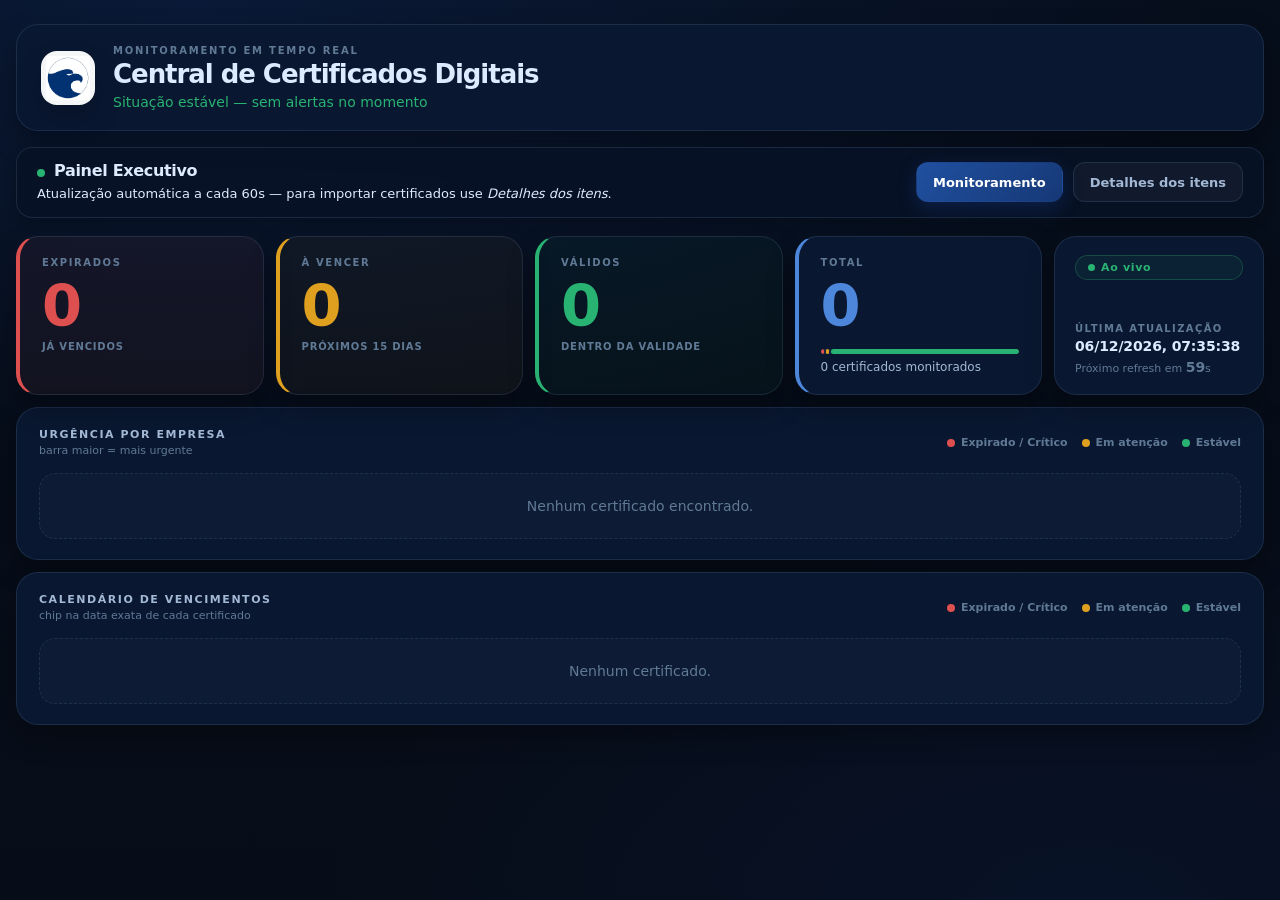
==== static/acompanhamento.html @ 97d72c33 "refactor: painel executivo completo - dashboard TV, calendário, KPIs, limpeza de código" ====
﻿<!DOCTYPE html>
<html lang="pt-BR">
<head>
  <meta charset="UTF-8" />
  <meta name="viewport" content="width=device-width, initial-scale=1.0" />
  <meta http-equiv="Cache-Control" content="no-cache, no-store, must-revalidate" />
  <meta http-equiv="Pragma" content="no-cache" />
  <meta http-equiv="Expires" content="0" />
  <title>Monitoramento | Certificados Digitais</title>
  <link rel="stylesheet" href="/static/dashboard-common.css" />
  <link rel="stylesheet" href="/static/monitor-tv.css" />
</head>
<body>
  <main class="page-shell tv-shell">

    <!-- Cabeçalho -->
    <header class="tv-header">
      <section class="tv-brand" id="tvBrand">
        <div class="brand-mark">
          <img src="/static/logo.png" alt="Logo" />
        </div>
        <div class="tv-brand-copy">
          <small>Monitoramento em tempo real</small>
          <strong>Central de Certificados Digitais</strong>
          <span id="tvAlert" class="tv-alert-text">Carregando...</span>
        </div>
      </section>
    </header>

    <!-- Navegação -->
    <nav class="top-nav tv-nav">
      <div class="nav-copy">
        <div class="nav-live-title">
          <span class="nav-live-dot"></span>
          <strong>Painel Executivo</strong>
        </div>
        <span>Atualização automática a cada 60s — para importar certificados use <em>Detalhes dos itens</em>.</span>
      </div>
      <div class="nav-tabs">
        <a class="nav-tab active" href="/acompanhamento">Monitoramento</a>
        <a class="nav-tab" href="/analise">Detalhes dos itens</a>
      </div>
    </nav>

    <!-- KPIs -->
    <section class="kpi-row">

      <article class="kpi-card kpi-expired">
        <small>Expirados</small>
        <strong id="kpiExpired">—</strong>
        <span class="kpi-sub-label">já vencidos</span>
      </article>

      <article class="kpi-card kpi-attention">
        <small>À vencer</small>
        <strong id="kpiAttention">—</strong>
        <span class="kpi-sub-label">próximos 15 dias</span>
      </article>

      <article class="kpi-card kpi-stable">
        <small>Válidos</small>
        <strong id="kpiStable">—</strong>
        <span class="kpi-sub-label">dentro da validade</span>
      </article>

      <article class="kpi-card kpi-total">
        <small>Total</small>
        <strong id="kpiTotal">—</strong>
        <div class="kpi-health-bar" id="kpiHealthBar"></div>
        <span class="kpi-sub" id="kpiTotalSub">certificados monitorados</span>
      </article>

      <div class="kpi-meta">
        <span class="hero-badge live" id="liveBadge">
          <span class="live-dot"></span>Ao vivo
        </span>
        <div class="kpi-time">
          <small>Última atualização</small>
          <strong id="lastUpdate">--</strong>
          <span>Próximo refresh em <strong id="countdown">60</strong>s</span>
        </div>
      </div>

    </section>

    <!-- Urgência por empresa -->
    <article class="tv-panel bars-panel">
      <div class="panel-head">
        <div class="panel-head-left">
          <small class="section-label">Urgência por empresa</small>
          <span class="section-sub">barra maior = mais urgente</span>
        </div>
        <div class="bars-legend">
          <span class="bl danger">Expirado / Crítico</span>
          <span class="bl warn">Em atenção</span>
          <span class="bl ok">Estável</span>
        </div>
      </div>
      <div class="hbar-list" id="hbarList">
        <div class="tv-loading">Carregando...</div>
      </div>
    </article>

    <!-- Calendário de vencimentos -->
    <article class="tv-panel line-panel">
      <div class="panel-head">
        <div class="panel-head-left">
          <small class="section-label">Calendário de vencimentos</small>
          <span class="section-sub">chip na data exata de cada certificado</span>
        </div>
        <div class="bars-legend">
          <span class="bl danger">Expirado / Crítico</span>
          <span class="bl warn">Em atenção</span>
          <span class="bl ok">Estável</span>
        </div>
      </div>
      <div class="line-wrap" id="lineWrap"></div>
    </article>

  </main>

  <script src="/static/dashboard-data.js"></script>
  <script src="/static/acompanhamento.js"></script>
</body>
</html>
---- static/dashboard-common.css ----
﻿:root {
  /* Surfaces */
  --s1: rgba(10, 24, 50, 0.97);
  --s2: rgba(255, 255, 255, 0.04);

  /* Brand */
  --brand-700: #143f84;
  --brand-500: #2d6dca;
  --brand-400: #4d87db;
  --brand-300: #8eb4f0;

  /* Text */
  --text:      #ddeaff;
  --text-soft: #a2b8d4;
  --muted:     #607a96;

  /* Borders */
  --border:     rgba(141, 176, 226, 0.14);
  --border-sub: rgba(141, 176, 226, 0.07);

  /* Semantic */
  --ok:        #29b372;
  --ok-bg:     rgba(41, 179, 114, 0.12);
  --warn:      #dfa020;
  --warn-bg:   rgba(223, 160, 32, 0.12);
  --danger:    #de5050;
  --danger-bg: rgba(222, 80, 80, 0.12);

  /* Radius (nomes legado mantidos) */
  --radius-xl: 22px;
  --radius-lg: 16px;
  --radius-md: 12px;
  --r-xl: 22px;
  --r-lg: 16px;
  --r-md: 12px;

  /* Shadows */
  --sh-lg: 0 24px 60px rgba(0, 0, 0, 0.40);
  --sh-md: 0 12px 28px rgba(0, 0, 0, 0.30);
  --sh-sm: 0 4px 12px rgba(0, 0, 0, 0.20);
}

* {
  box-sizing: border-box;
  margin: 0;
  padding: 0;
}

html {
  scroll-behavior: smooth;
}

body {
  min-height: 100vh;
  font-family: "Segoe UI Variable", "Aptos", "Inter", system-ui, sans-serif;
  background:
    radial-gradient(ellipse 80% 50% at 15% 0%, rgba(25, 70, 165, 0.20), transparent),
    radial-gradient(ellipse 60% 40% at 85% 100%, rgba(15, 50, 130, 0.14), transparent),
    linear-gradient(180deg, #060e1b 0%, #070d18 100%);
  color: var(--text);
}

button,
input,
textarea {
  font: inherit;
}

.page-shell {
  width: min(1440px, calc(100% - 32px));
  margin: 0 auto;
}

.top-nav {
  display: flex;
  align-items: center;
  justify-content: space-between;
  gap: 16px;
  margin-bottom: 18px;
  padding: 13px 20px;
  border-radius: var(--radius-lg);
  border: 1px solid var(--border);
  background: rgba(8, 20, 42, 0.86);
  backdrop-filter: blur(12px);
  box-shadow: var(--sh-sm);
}

.nav-copy strong {
  display: block;
  font-size: 16px;
  letter-spacing: -0.02em;
}

.nav-copy span {
  display: block;
  margin-top: 4px;
  font-size: 13px;
  line-height: 1.5;
}

.nav-tabs {
  display: flex;
  gap: 10px;
  flex-wrap: wrap;
}

.nav-tab {
  display: inline-flex;
  align-items: center;
  justify-content: center;
  min-height: 40px;
  padding: 9px 16px;
  border-radius: 12px;
  border: 1px solid var(--border);
  background: rgba(255, 255, 255, 0.04);
  color: var(--text-soft);
  text-decoration: none;
  font-size: 13px;
  font-weight: 700;
  white-space: nowrap;
  transition: all 0.16s ease;
}

.nav-tab:hover {
  background: rgba(255, 255, 255, 0.08);
  color: var(--text);
  transform: translateY(-1px);
}

.brand-mark {
  display: inline-flex;
  align-items: center;
  justify-content: center;
  width: 54px;
  height: 54px;
  border-radius: 16px;
  background: rgba(255, 255, 255, 0.96);
  box-shadow: 0 14px 28px rgba(0, 0, 0, 0.18);
  flex-shrink: 0;
}

.brand-mark img {
  width: 34px;
  height: 34px;
  object-fit: contain;
}

.btn,
.btn-secondary,
.btn-primary {
  display: inline-flex;
  align-items: center;
  justify-content: center;
  gap: 8px;
  min-height: 40px;
  padding: 9px 16px;
  border-radius: 12px;
  border: 1px solid var(--border);
  background: rgba(255, 255, 255, 0.05);
  color: var(--text-soft);
  cursor: pointer;
  text-decoration: none;
  font-size: 13px;
  font-weight: 700;
  transition: all 0.16s ease;
}

.btn:hover,
.btn-secondary:hover,
.btn-primary:hover {
  background: rgba(255, 255, 255, 0.09);
  color: var(--text);
  transform: translateY(-1px);
}

.btn:disabled {
  opacity: 0.45;
  cursor: not-allowed;
  transform: none;
}

.btn svg,
.btn-secondary svg,
.btn-primary svg {
  flex-shrink: 0;
}

.sr-only {
  position: absolute;
  width: 1px;
  height: 1px;
  padding: 0;
  margin: -1px;
  overflow: hidden;
  clip: rect(0, 0, 0, 0);
  border: 0;
}

.spin-loop {
  animation: spin-loop 0.9s linear infinite;
}

@keyframes spin-loop {
  to {
    transform: rotate(360deg);
  }
}

@media (max-width: 900px) {
  .page-shell {
    width: min(100%, calc(100% - 20px));
  }

  .top-nav {
    flex-direction: column;
    align-items: stretch;
  }

  .nav-tabs {
    width: 100%;
  }

  .nav-tab {
    flex: 1 1 auto;
  }
}
---- static/monitor-tv.css ----
﻿/* ═══════════════════════════════════════════════════════════
   monitor-tv.css — Painel executivo de certificados
   Complementa dashboard-common.css (variáveis, body, .page-shell)
   ═══════════════════════════════════════════════════════════ */

/* ── Shell ──────────────────────────────────────────────── */

.tv-shell {
  padding: 24px 0 40px;
}

/* ── Cabeçalho ──────────────────────────────────────────── */

.tv-header {
  margin-bottom: 16px;
}

.tv-brand {
  display: flex;
  align-items: center;
  gap: 18px;
  padding: 20px 24px;
  border-radius: var(--r-xl);
  border: 1px solid var(--border);
  background: var(--s1);
  box-shadow: var(--sh-md);
}

.tv-brand.alert-critical {
  border-color: rgba(222, 80, 80, 0.4);
  animation: brand-pulse 2.2s ease-in-out infinite;
}

.brand-mark img {
  display: block;
  height: 44px;
  width: auto;
}

.tv-brand-copy small {
  display: block;
  color: var(--muted);
  font-size: 10px;
  font-weight: 800;
  letter-spacing: 0.18em;
  text-transform: uppercase;
  margin-bottom: 5px;
}

.tv-brand-copy strong {
  display: block;
  font-size: 26px;
  line-height: 1;
  letter-spacing: -0.04em;
}

.tv-alert-text {
  display: block;
  margin-top: 7px;
  font-size: 14px;
  color: var(--muted);
  transition: color 0.4s;
}

/* ── Navegação ──────────────────────────────────────────── */

.top-nav.tv-nav {
  background: rgba(8, 18, 38, 0.90);
  border-color: var(--border);
  box-shadow: var(--sh-sm);
}

.nav-live-title {
  display: flex;
  align-items: center;
  gap: 9px;
}

.nav-live-dot {
  width: 8px;
  height: 8px;
  border-radius: 50%;
  background: var(--ok);
  flex-shrink: 0;
  animation: dot-pulse 2.4s ease-in-out infinite;
}

.tv-nav .nav-tab.active {
  background: linear-gradient(135deg, #2050a0, #163876);
  border-color: transparent;
  color: #fff;
  box-shadow: 0 6px 18px rgba(20, 56, 130, 0.38);
}

/* ── KPI Row ────────────────────────────────────────────── */

.kpi-row {
  display: grid;
  grid-template-columns: repeat(4, minmax(0, 1fr)) 210px;
  gap: 12px;
  margin-bottom: 12px;
}

.kpi-card {
  padding: 20px 22px;
  border-radius: var(--r-xl);
  border: 1px solid var(--border);
  border-left: 4px solid var(--border);
  background: var(--s1);
  box-shadow: var(--sh-md);
}

.kpi-card small {
  display: block;
  margin-bottom: 10px;
  color: var(--muted);
  font-size: 10px;
  font-weight: 800;
  letter-spacing: 0.16em;
  text-transform: uppercase;
}

.kpi-card strong {
  display: block;
  font-size: clamp(42px, 4.5vw, 64px);
  line-height: 1;
  letter-spacing: -0.06em;
}

.kpi-sub-label {
  display: block;
  margin-top: 6px;
  color: var(--muted);
  font-size: 10px;
  font-weight: 700;
  letter-spacing: 0.08em;
  text-transform: uppercase;
}

.kpi-sub {
  display: block;
  margin-top: 6px;
  color: var(--text-soft);
  font-size: 12px;
  font-weight: 500;
  white-space: nowrap;
  overflow: hidden;
  text-overflow: ellipsis;
}

.kpi-total     { border-left-color: var(--brand-400); }
.kpi-attention { border-left-color: var(--warn);   background: rgba(223,160,32,0.04); }
.kpi-expired   { border-left-color: var(--danger); background: rgba(222,80,80,0.06); }
.kpi-stable    { border-left-color: var(--ok);     background: rgba(41,179,114,0.04); }

.kpi-total     strong { color: var(--brand-400); }
.kpi-attention strong { color: var(--warn);   }
.kpi-expired   strong { color: var(--danger); }
.kpi-stable    strong { color: var(--ok);     }

.kpi-health-bar {
  display: flex;
  height: 5px;
  border-radius: 99px;
  overflow: hidden;
  background: rgba(255,255,255,0.06);
  margin-top: 14px;
  gap: 2px;
}

.kpi-hb-seg {
  height: 100%;
  border-radius: 99px;
  background: var(--danger);
  transition: width 0.7s cubic-bezier(0.4, 0, 0.2, 1);
  min-width: 3px;
}

.kpi-hb-seg.warn { background: var(--warn); }
.kpi-hb-seg.ok   { background: var(--ok);   }

.kpi-meta {
  display: flex;
  flex-direction: column;
  justify-content: space-between;
  padding: 18px 20px;
  border-radius: var(--r-xl);
  border: 1px solid var(--border);
  background: var(--s1);
  box-shadow: var(--sh-md);
}

.kpi-time {
  display: flex;
  flex-direction: column;
  gap: 3px;
  margin-top: 12px;
}

.kpi-time small {
  color: var(--muted);
  font-size: 10px;
  font-weight: 800;
  letter-spacing: 0.14em;
  text-transform: uppercase;
}

.kpi-time strong {
  font-size: 14px;
  letter-spacing: -0.01em;
  line-height: 1.3;
}

.kpi-time span {
  color: var(--muted);
  font-size: 11px;
}

.hero-badge {
  display: inline-flex;
  align-items: center;
  gap: 6px;
  padding: 5px 12px;
  border-radius: 999px;
  border: 1px solid rgba(141,176,226,0.16);
  background: rgba(255,255,255,0.04);
  color: #dfeaff;
  font-size: 11px;
  font-weight: 700;
  letter-spacing: 0.06em;
}

.hero-badge.live {
  color: var(--ok);
  border-color: rgba(56,196,120,0.25);
  background: rgba(56,196,120,0.06);
}

.hero-badge.live.danger {
  color: #ffb8b8;
  border-color: rgba(222,80,80,0.30);
  background: rgba(222,80,80,0.10);
}

.live-dot {
  width: 7px;
  height: 7px;
  border-radius: 50%;
  background: var(--ok);
  flex-shrink: 0;
  animation: dot-pulse 2s ease-in-out infinite;
}

.live-dot.danger-dot {
  background: var(--danger);
  animation: dot-pulse 1s ease-in-out infinite;
}

/* ── Painéis ────────────────────────────────────────────── */

.tv-panel {
  padding: 20px 22px;
  margin-bottom: 12px;
  border-radius: var(--r-xl);
  border: 1px solid var(--border);
  background: var(--s1);
  box-shadow: var(--sh-md);
}

.panel-head {
  display: flex;
  align-items: center;
  justify-content: space-between;
  gap: 12px;
  margin-bottom: 16px;
}

.panel-head-left {
  display: flex;
  flex-direction: column;
  gap: 3px;
}

.section-label {
  color: var(--text-soft);
  font-size: 11px;
  font-weight: 800;
  letter-spacing: 0.14em;
  text-transform: uppercase;
}

.section-sub {
  color: var(--muted);
  font-size: 11px;
}

.bars-legend {
  display: flex;
  gap: 14px;
}

.bl {
  display: flex;
  align-items: center;
  gap: 6px;
  color: var(--muted);
  font-size: 11px;
  font-weight: 600;
}

.bl::before {
  content: '';
  display: inline-block;
  width: 8px;
  height: 8px;
  border-radius: 50%;
  flex-shrink: 0;
}

.bl.ok::before     { background: var(--ok);     }
.bl.warn::before   { background: var(--warn);   }
.bl.danger::before { background: var(--danger); }

/* ── Lista de barras ────────────────────────────────────── */

.hbar-list {
  display: flex;
  flex-direction: column;
  gap: 8px;
  max-height: 440px;
  overflow-y: auto;
  scrollbar-width: thin;
  scrollbar-color: rgba(255,255,255,0.08) transparent;
}

.hbar-group-label {
  padding: 8px 0 6px;
  margin-top: 6px;
  font-size: 10px;
  font-weight: 800;
  letter-spacing: 0.14em;
  text-transform: uppercase;
  border-bottom: 1px solid var(--border-sub);
  margin-bottom: 4px;
}

.hbar-group-label:first-child { margin-top: 0; }

.hbar-gl-expired,
.hbar-gl-danger { color: var(--danger); }
.hbar-gl-warn   { color: var(--warn);   }

.hbar-item {
  display: grid;
  grid-template-columns: 280px minmax(0, 1fr) 160px;
  gap: 14px;
  align-items: center;
  padding: 9px 12px;
  min-height: 56px;
  border-left: 3px solid transparent;
  border-radius: 0 var(--r-md) var(--r-md) 0;
}

.hbar-alt {
  background: rgba(255,255,255,0.02);
}

.hbar-row-expired {
  border-left-color: var(--danger);
  background: rgba(222,80,80,0.07);
}

.hbar-row-expired .hbar-days-num,
.hbar-row-expired .hbar-days-label {
  animation: text-pulse 1.6s ease-in-out infinite;
}

.hbar-row-today {
  border-left-color: var(--danger);
  background: rgba(222,80,80,0.05);
  box-shadow: inset 0 0 0 1px rgba(222,80,80,0.14);
}

.hbar-row-danger {
  border-left-color: var(--danger);
  background: rgba(222,80,80,0.04);
}

.hbar-row-warn {
  border-left-color: var(--warn);
  background: rgba(223,160,32,0.04);
}

.hbar-label {
  display: flex;
  flex-direction: column;
  gap: 3px;
  overflow: hidden;
}

.hbar-name {
  font-size: 15px;
  font-weight: 700;
  white-space: nowrap;
  overflow: hidden;
  text-overflow: ellipsis;
}

.hbar-cnpj {
  color: var(--muted);
  font-size: 11px;
}

.hbar-track {
  height: 10px;
  border-radius: 99px;
  background: rgba(255,255,255,0.06);
  overflow: hidden;
}

.hbar-fill {
  height: 100%;
  border-radius: 99px;
  min-width: 4px;
  transition: width 0.7s cubic-bezier(0.4, 0, 0.2, 1);
}

.hbar-fill.ok     { background: var(--ok);     }
.hbar-fill.warn   { background: var(--warn);   }
.hbar-fill.danger { background: var(--danger); }

.hbar-right {
  display: flex;
  flex-direction: column;
  align-items: flex-end;
  gap: 3px;
}

.hbar-days-wrap {
  display: flex;
  align-items: baseline;
  gap: 4px;
  justify-content: flex-end;
}

.hbar-days-hoje {
  align-items: center;
}

.hbar-days-num {
  font-size: 26px;
  font-weight: 900;
  line-height: 1;
  letter-spacing: -0.05em;
}

.hbar-days-label {
  font-size: 10px;
  font-weight: 700;
  letter-spacing: 0.06em;
  text-transform: uppercase;
  opacity: 0.85;
  padding-bottom: 2px;
}

.hbar-hoje-tag {
  font-size: 20px;
  font-weight: 900;
  letter-spacing: 0.06em;
  color: var(--danger);
  animation: text-pulse 1.2s ease-in-out infinite;
}

.hbar-days-num.ok,
.hbar-days-label.ok     { color: var(--ok);     }
.hbar-days-num.warn,
.hbar-days-label.warn   { color: var(--warn);   }
.hbar-days-num.danger,
.hbar-days-label.danger { color: var(--danger); }

.hbar-date {
  color: var(--text-soft);
  font-size: 12px;
  font-weight: 500;
  white-space: nowrap;
}

.hbar-chip {
  display: inline-flex;
  align-items: center;
  padding: 4px 11px;
  border-radius: 999px;
  font-size: 11px;
  font-weight: 800;
  letter-spacing: 0.06em;
  text-transform: uppercase;
}

.hbar-chip.ok     { color: var(--ok);   background: var(--ok-bg);     border: 1px solid rgba(56,196,120,0.22); }
.hbar-chip.warn   { color: var(--warn); background: var(--warn-bg);   border: 1px solid rgba(223,160,32,0.22); }
.hbar-chip.danger { color: #ffb8b8;     background: var(--danger-bg); border: 1px solid rgba(222,80,80,0.26);  }

.hbar-overflow {
  display: flex;
  align-items: center;
  gap: 12px;
  padding: 6px 4px;
  border-top: 1px solid var(--border-sub);
}

.hbar-stable-footer {
  display: flex;
  justify-content: flex-end;
  padding: 8px 4px 2px;
  border-top: 1px solid var(--border-sub);
  margin-top: 4px;
  opacity: 0.55;
}

.hbar-all-ok {
  display: flex;
  align-items: center;
  gap: 20px;
  padding: 26px 22px;
  border-radius: var(--r-lg);
  border: 1px solid rgba(41,179,114,0.22);
  background: rgba(41,179,114,0.06);
}

.hbar-ok-icon {
  flex-shrink: 0;
  display: flex;
  align-items: center;
  justify-content: center;
  width: 50px;
  height: 50px;
  border-radius: 50%;
  background: rgba(41,179,114,0.18);
  color: var(--ok);
  font-size: 24px;
  font-weight: 900;
}

.hbar-ok-body {
  display: flex;
  flex-direction: column;
  gap: 5px;
}

.hbar-ok-body strong {
  font-size: 17px;
  color: var(--ok);
  font-weight: 700;
}

.hbar-ok-body span {
  font-size: 13px;
  color: var(--text-soft);
}

.hbar-ok-body em {
  font-style: normal;
  color: var(--text);
  font-weight: 600;
}

.tv-loading {
  padding: 24px;
  text-align: center;
  color: var(--muted);
  font-size: 14px;
  border-radius: var(--r-lg);
  border: 1px dashed var(--border);
  background: rgba(255,255,255,0.02);
}

/* ── Calendário de vencimentos ─────────────────── */

.line-wrap {
  width: 100%;
  overflow-y: auto;
  max-height: 500px;
  scrollbar-width: thin;
  scrollbar-color: rgba(255,255,255,0.08) transparent;
}

.cal-container {
  display: flex;
  flex-wrap: wrap;
  gap: 20px 28px;
  padding-top: 4px;
}

.cal-month { flex: 0 0 auto; width: 196px; }

.cal-mname {
  text-align: center; font-size: 10px; font-weight: 800;
  letter-spacing: 0.10em; text-transform: capitalize;
  color: var(--muted); margin-bottom: 8px; padding-bottom: 5px;
  border-bottom: 1px solid var(--border-sub);
}
.cal-month-current .cal-mname { color: var(--text-soft); }

.cal-grid { display: grid; grid-template-columns: repeat(7, 1fr); gap: 1px; }

.cal-wd { text-align: center; font-size: 8px; font-weight: 700; color: var(--muted); opacity: 0.4; padding-bottom: 4px; }

.cal-cell { display: flex; flex-direction: column; align-items: center; gap: 2px; padding: 2px 1px 3px; border-radius: 4px; min-height: 26px; }

.cal-dn { font-size: 10px; line-height: 16px; width: 16px; height: 16px; text-align: center; border-radius: 50%; flex-shrink: 0; }

.cal-empty .cal-dn { color: var(--muted); opacity: 0.20; }
.cal-today .cal-dn { background: var(--danger); color: #fff; font-weight: 800; opacity: 1; }
.cal-has-cert .cal-dn { color: var(--text-soft); opacity: 1; }

.cal-chip {
  display: block; width: 100%; font-size: 7px; font-weight: 700;
  padding: 1px 3px; border-radius: 3px; white-space: nowrap;
  overflow: hidden; text-overflow: clip; text-transform: uppercase;
  letter-spacing: 0.02em; text-align: center; cursor: default; line-height: 12px;
}

.cal-chip-danger { background: rgba(222,80,80,0.20); color: #ffb8b8; border: 1px solid rgba(222,80,80,0.32); }
.cal-chip-warn   { background: rgba(223,160,32,0.16); color: #ffe0a0; border: 1px solid rgba(223,160,32,0.28); }
.cal-chip-ok     { background: rgba(41,179,114,0.14); color: #7fddae; border: 1px solid rgba(41,179,114,0.22); }

/* ── Animações ──────────────────────────────────────────── */

@keyframes dot-pulse {
  0%, 100% { opacity: 1; transform: scale(1); }
  50%       { opacity: 0.45; transform: scale(0.7); }
}

@keyframes text-pulse {
  0%, 100% { opacity: 1; }
  50%       { opacity: 0.5; }
}

@keyframes brand-pulse {
  0%, 100% { box-shadow: 0 0 0 0 rgba(222,80,80,0); }
  50%       { box-shadow: 0 0 0 8px rgba(222,80,80,0.10); }
}

/* ── Responsivo ─────────────────────────────────────────── */

@media (max-width: 900px) {
  .kpi-row {
    grid-template-columns: repeat(4, minmax(0, 1fr));
  }
  .kpi-meta {
    grid-column: 1 / -1;
    flex-direction: row;
    align-items: center;
  }
}

@media (max-width: 700px) {
  .kpi-row {
    grid-template-columns: 1fr;
  }
  .hbar-item {
    grid-template-columns: 1fr;
  }
  .bars-legend {
    display: none;
  }
}
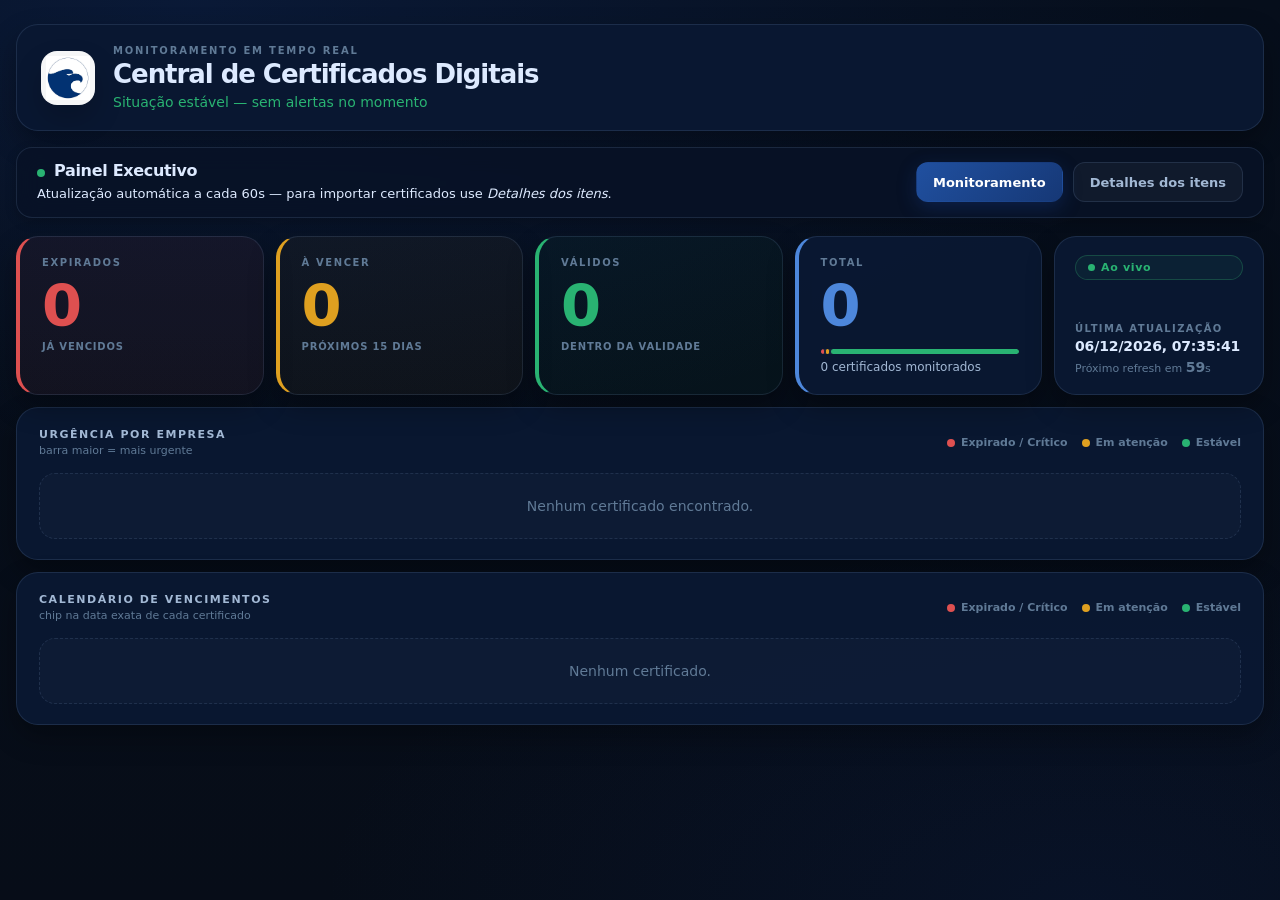
==== commit add395b4: "fix: cache-bust nos scripts e no-cache header para JS/CSS no Flask" ====
--- a/static/acompanhamento.html
+++ b/static/acompanhamento.html
@@ -119,7 +119,7 @@
 
   </main>
 
-  <script src="/static/dashboard-data.js"></script>
-  <script src="/static/acompanhamento.js"></script>
+  <script src="/static/dashboard-data.js?v=20260412"></script>
+  <script src="/static/acompanhamento.js?v=20260412"></script>
 </body>
 </html>
